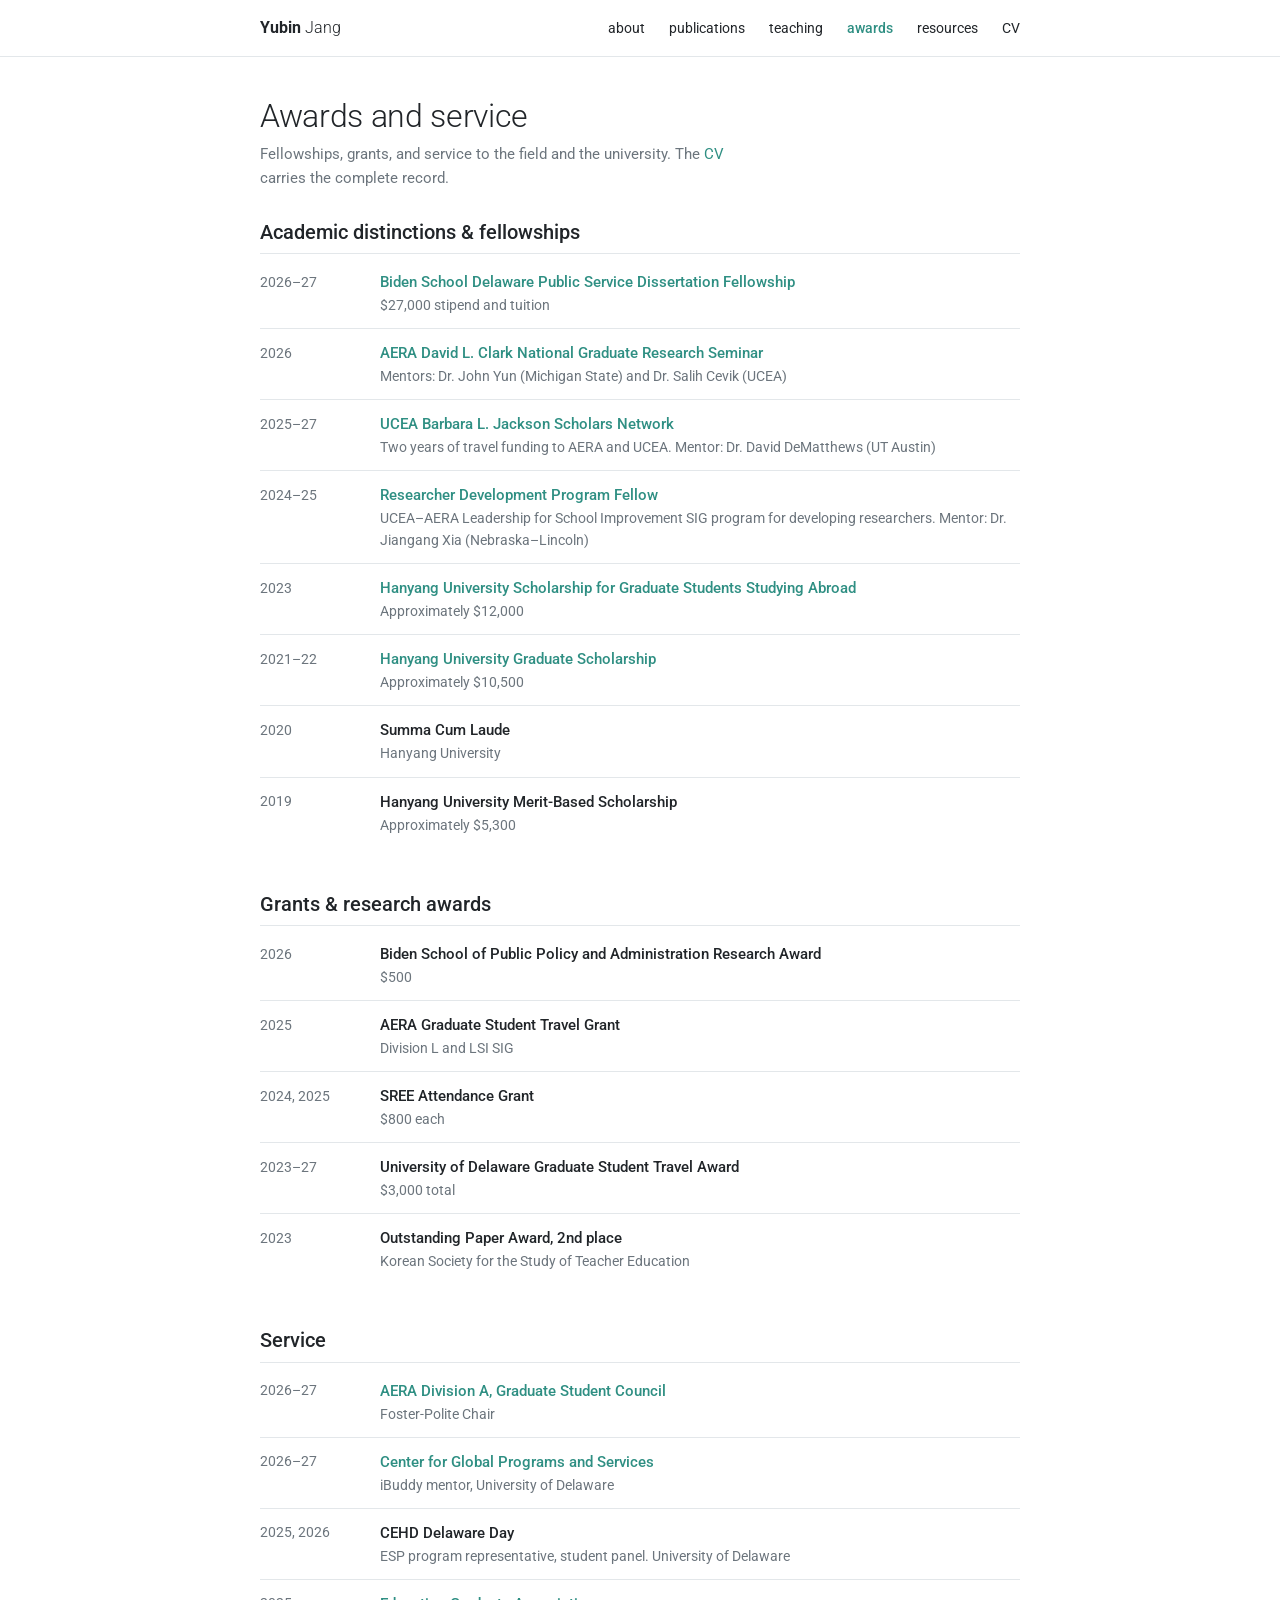
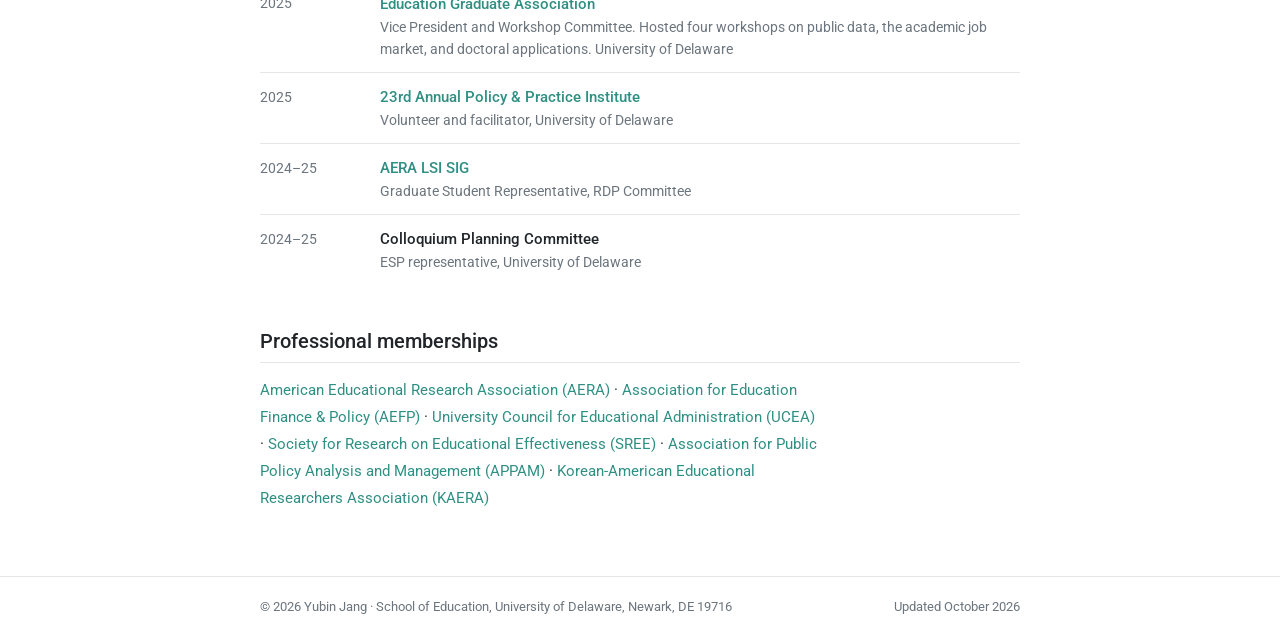
==== awards/index.html @ 306af89d "Move awards and service to their own page; drop Research from About - new awards/ page with the full" ====
<!doctype html>
<html lang="en">
<head>
<meta charset="utf-8">
<meta name="viewport" content="width=device-width, initial-scale=1">
<title>Awards and service | Yubin Jang</title>
<meta name="description" content="Fellowships, grants, awards, and service by Yubin Jang, including the Biden School dissertation fellowship, the Clark seminar, the Jackson Scholars Network, and AERA Division A service.">
<meta name="author" content="Yubin Jang">

<meta property="og:type" content="website">
<meta property="og:title" content="Awards and service | Yubin Jang">
<meta property="og:description" content="Fellowships, grants, awards, and service by Yubin Jang, including the Biden School dissertation fellowship, the Clark seminar, the Jackson Scholars Network, and AERA Division A service.">
<meta property="og:image" content="https://yubinjang.github.io/assets/img/headshot.jpg">
<meta name="twitter:card" content="summary">
<link rel="canonical" href="https://yubinjang.github.io/awards/">

<link rel="icon" href="data:image/svg+xml,<svg xmlns='http://www.w3.org/2000/svg' viewBox='0 0 32 32'><text y='24' x='1' font-size='22' font-family='Helvetica,Arial,sans-serif'>YJ</text></svg>">
<link rel="preconnect" href="https://fonts.googleapis.com">
<link rel="preconnect" href="https://fonts.gstatic.com" crossorigin>
<link href="https://fonts.googleapis.com/css2?family=Roboto:wght@300;400;500;700&display=swap" rel="stylesheet">
<link rel="stylesheet" href="/assets/css/style.css">

<!-- Without JS the mobile menu cannot open, so lay the links out inline. -->
<noscript>
  <style>
    .nav__toggle{ display:none !important; }
    @media (max-width:720px){
      .nav__inner{ height:auto; flex-wrap:wrap; padding-block:10px; }
      .nav__links{
        position:static; flex-direction:row; flex-wrap:wrap; gap:6px 16px;
        max-height:none; visibility:visible; overflow:visible;
        padding:0; border:0;
      }
      .nav__links a{ width:auto; padding:2px 0; border-bottom:0; }
    }
  </style>
</noscript>
</head>
<body>

<a class="skip-link" href="#main">Skip to content</a>

<header class="nav" id="nav">
  <div class="nav__inner">
    <a class="nav__brand" href="/"><strong>Yubin</strong> Jang</a>

    <button class="nav__toggle" id="navToggle" aria-expanded="false" aria-controls="navLinks" aria-label="Open menu">
      <span></span><span></span><span></span>
    </button>

    <nav class="nav__links" id="navLinks" aria-label="Primary">
      <a href="/">about</a>
      <a href="/publications/">publications</a>
      <a href="/teaching/">teaching</a>
      <a href="/awards/" class="is-current" aria-current="page">awards</a>
      <a href="/resources/">resources</a>
      <a href="/cv/Jang_Yubin_CV.pdf" target="_blank" rel="noopener">CV</a>
    </nav>
  </div>
</header>

<main id="main">
  <div class="wrap">

<h1 class="page__title">Awards and service</h1>
<p class="page__lede">Fellowships, grants, and service to the field and the university. The <a href="/cv/Jang_Yubin_CV.pdf" target="_blank" rel="noopener">CV</a> carries the complete record.</p>

<section class="sec" id="fellowships">
  <h2 class="sec__title">Academic distinctions &amp; fellowships</h2>
  <ul class="rows">
    <li>
      <span class="rows__when">2026&ndash;27</span>
      <span class="rows__what"><strong><a href="https://www.bidenschool.udel.edu/" target="_blank" rel="noopener">Biden School Delaware Public Service Dissertation Fellowship</a></strong><span class="rows__note">$27,000 stipend and tuition</span></span>
    </li>
    <li>
      <span class="rows__when">2026</span>
      <span class="rows__what"><strong><a href="https://www.ucea.org/clark.php" target="_blank" rel="noopener">AERA David L. Clark National Graduate Research Seminar</a></strong><span class="rows__note">Mentors: Dr. John Yun (Michigan State) and Dr. Salih Cevik (UCEA)</span></span>
    </li>
    <li>
      <span class="rows__when">2025&ndash;27</span>
      <span class="rows__what"><strong><a href="https://www.ucea.org/jsn.php" target="_blank" rel="noopener">UCEA Barbara L. Jackson Scholars Network</a></strong><span class="rows__note">Two years of travel funding to AERA and UCEA. Mentor: Dr. David DeMatthews (UT Austin)</span></span>
    </li>
    <li>
      <span class="rows__when">2024&ndash;25</span>
      <span class="rows__what"><strong><a href="https://www.aera.net/SIG101/Key-Initiatives" target="_blank" rel="noopener">Researcher Development Program Fellow</a></strong><span class="rows__note">UCEA&ndash;AERA Leadership for School Improvement SIG program for developing researchers. Mentor: Dr. Jiangang Xia (Nebraska&ndash;Lincoln)</span></span>
    </li>
    <li>
      <span class="rows__when">2023</span>
      <span class="rows__what"><strong><a href="https://exchangeout.hanyang.ac.kr/scholarship" target="_blank" rel="noopener">Hanyang University Scholarship for Graduate Students Studying Abroad</a></strong><span class="rows__note">Approximately $12,000</span></span>
    </li>
    <li>
      <span class="rows__when">2021&ndash;22</span>
      <span class="rows__what"><strong><a href="http://www.grad.hanyang.ac.kr/board/data.php?ptype=view&amp;code=data&amp;idx=10290" target="_blank" rel="noopener">Hanyang University Graduate Scholarship</a></strong><span class="rows__note">Approximately $10,500</span></span>
    </li>
    <li>
      <span class="rows__when">2020</span>
      <span class="rows__what"><strong>Summa Cum Laude</strong><span class="rows__note">Hanyang University</span></span>
    </li>
    <li>
      <span class="rows__when">2019</span>
      <span class="rows__what"><strong>Hanyang University Merit-Based Scholarship</strong><span class="rows__note">Approximately $5,300</span></span>
    </li>
  </ul>
</section>

<section class="sec" id="grants">
  <h2 class="sec__title">Grants &amp; research awards</h2>
  <ul class="rows">
    <li>
      <span class="rows__when">2026</span>
      <span class="rows__what"><strong>Biden School of Public Policy and Administration Research Award</strong><span class="rows__note">$500</span></span>
    </li>
    <li>
      <span class="rows__when">2025</span>
      <span class="rows__what"><strong>AERA Graduate Student Travel Grant</strong><span class="rows__note">Division L and LSI SIG</span></span>
    </li>
    <li>
      <span class="rows__when">2024, 2025</span>
      <span class="rows__what"><strong>SREE Attendance Grant</strong><span class="rows__note">$800 each</span></span>
    </li>
    <li>
      <span class="rows__when">2023&ndash;27</span>
      <span class="rows__what"><strong>University of Delaware Graduate Student Travel Award</strong><span class="rows__note">$3,000 total</span></span>
    </li>
    <li>
      <span class="rows__when">2023</span>
      <span class="rows__what"><strong>Outstanding Paper Award, 2nd place</strong><span class="rows__note">Korean Society for the Study of Teacher Education</span></span>
    </li>
  </ul>
</section>

<section class="sec" id="service">
  <h2 class="sec__title">Service</h2>
  <ul class="rows">
  <li>
    <span class="rows__when">2026&ndash;27</span>
    <span class="rows__what"><strong><a href="https://www.aera.net/Division-A/Administration-Organization-Leadership-A" target="_blank" rel="noopener">AERA Division A, Graduate Student Council</a></strong><span class="rows__note">Foster-Polite Chair</span></span>
  </li>
  <li>
    <span class="rows__when">2026&ndash;27</span>
    <span class="rows__what"><strong><a href="https://www.udel.edu/academics/global/signature-programs/cgps-communities/ibuddy/" target="_blank" rel="noopener">Center for Global Programs and Services</a></strong><span class="rows__note">iBuddy mentor, University of Delaware</span></span>
  </li>
  <li>
    <span class="rows__when">2025, 2026</span>
    <span class="rows__what"><strong>CEHD Delaware Day</strong><span class="rows__note">ESP program representative, student panel. University of Delaware</span></span>
  </li>
  <li>
    <span class="rows__when">2025</span>
    <span class="rows__what"><strong><a href="https://www.education.udel.edu/education-graduate-association/" target="_blank" rel="noopener">Education Graduate Association</a></strong><span class="rows__note">Vice President and Workshop Committee. Hosted four workshops on public data, the academic job market, and doctoral applications. University of Delaware</span></span>
  </li>
  <li>
    <span class="rows__when">2025</span>
    <span class="rows__what"><strong><a href="https://ssc.cehd.udel.edu/events/policy-practice-institute-delawares-conference-on-public-education/" target="_blank" rel="noopener">23rd Annual Policy &amp; Practice Institute</a></strong><span class="rows__note">Volunteer and facilitator, University of Delaware</span></span>
  </li>
  <li>
    <span class="rows__when">2024&ndash;25</span>
    <span class="rows__what"><strong><a href="https://www.aera.net/SIG101/Key-Initiatives" target="_blank" rel="noopener">AERA LSI SIG</a></strong><span class="rows__note">Graduate Student Representative, RDP Committee</span></span>
  </li>
  <li>
    <span class="rows__when">2024&ndash;25</span>
    <span class="rows__what"><strong>Colloquium Planning Committee</strong><span class="rows__note">ESP representative, University of Delaware</span></span>
  </li>
</ul>
</section>

<section class="sec" id="memberships">
  <h2 class="sec__title">Professional memberships</h2>
  <p class="members"><a href="https://www.aera.net/" target="_blank" rel="noopener">American Educational Research Association (AERA)</a> &middot; <a href="https://aefpweb.org/" target="_blank" rel="noopener">Association for Education Finance &amp; Policy (AEFP)</a> &middot; <a href="https://www.ucea.org/" target="_blank" rel="noopener">University Council for Educational Administration (UCEA)</a> &middot; <a href="https://www.sree.org/" target="_blank" rel="noopener">Society for Research on Educational Effectiveness (SREE)</a> &middot; <a href="https://www.appam.org/" target="_blank" rel="noopener">Association for Public Policy Analysis and Management (APPAM)</a> &middot; <a href="http://www.k-aera.org/" target="_blank" rel="noopener">Korean-American Educational Researchers Association (KAERA)</a></p>
</section>


  </div>
</main>

<footer class="foot">
  <div class="wrap foot__inner">
    <p>&copy; <span id="year">2026</span> Yubin Jang &middot; School of Education, University of Delaware, Newark, DE 19716</p>
    <p>Updated October 2026</p>
  </div>
</footer>

<script src="/assets/js/main.js"></script>
</body>
</html>
---- assets/css/style.css ----
/* ============================================================
   Yubin Jang, personal academic site
   Plain HTML and CSS, no build step. Five pages that share this file.

   Design follows rules/design-brief.md in the wiki (saved 2026-08-12):
   white page, one teal accent for links and active nav, hairline
   separation, Roboto, no shadows, no gradients, no pills, no emoji.
   ============================================================ */

:root{
  --bg:      #fff;
  --ink:     #212529;
  --muted:   #6c757d;
  --accent:  #2f8f83;
  --hair:    #e3e7ea;
  --border:  #ced4da;

  --sans: "Roboto", system-ui, -apple-system, BlinkMacSystemFont, "Segoe UI", Helvetica, Arial, sans-serif;

  --wrap:  800px;
  --gutter: 20px;
  --nav-h: 56px;
}

*,*::before,*::after{ box-sizing:border-box; }

html{
  font-size:15px;
  scroll-behavior:smooth;
  scroll-padding-top:calc(var(--nav-h) + 16px);
  -webkit-text-size-adjust:100%;
}

body{
  margin:0;
  background:var(--bg);
  color:var(--ink);
  font-family:var(--sans);
  font-weight:400;
  line-height:1.6;
  -webkit-font-smoothing:antialiased;
}

img{ max-width:100%; display:block; }

a{ color:var(--accent); text-decoration:none; }
a:hover,
a:focus-visible{ text-decoration:underline; text-underline-offset:2px; }

strong{ font-weight:500; }
cite{ font-style:italic; }

:focus-visible{ outline:2px solid var(--accent); outline-offset:3px; }

.wrap{
  width:100%;
  max-width:var(--wrap);
  margin-inline:auto;
  padding-inline:var(--gutter);
}

.skip-link{
  position:absolute; left:-9999px; top:0;
  background:var(--ink); color:#fff;
  padding:8px 14px; z-index:100;
}
.skip-link:focus{ left:8px; top:8px; }

/* the page's main column. The nav and footer are outside it. */
main{ padding-block:40px 64px; }

/* ---------------------------------------------------------- NAV */

.nav{
  position:sticky; top:0; z-index:50;
  background:var(--bg);
  border-bottom:1px solid var(--hair);
}
.nav__inner{
  max-width:var(--wrap);
  margin-inline:auto;
  padding-inline:var(--gutter);
  height:var(--nav-h);
  display:flex; align-items:center; justify-content:space-between;
  gap:24px;
}

/* "Yubin Jang" with the first name bold, the light-with-bold-key-word pattern
   from the brief */
.nav__brand{
  font-size:1.08rem;
  font-weight:300;
  color:var(--ink);
  white-space:nowrap;
}
.nav__brand strong{ font-weight:700; }
.nav__brand:hover{ text-decoration:none; color:var(--accent); }

.nav__links{ display:flex; align-items:center; gap:clamp(14px, 2.4vw, 24px); }
.nav__links a{
  font-size:.95rem;
  color:var(--ink);
  padding:4px 0;
  white-space:nowrap;
}
.nav__links a:hover{ color:var(--accent); text-decoration:none; }
.nav__links a.is-current{ color:var(--accent); font-weight:500; }

.nav__toggle{
  display:none;
  flex-direction:column; justify-content:center; gap:5px;
  width:38px; height:34px;
  padding:0; margin:0;
  background:none; border:1px solid var(--border); border-radius:6px;
  cursor:pointer;
}
.nav__toggle span{
  display:block; height:1.5px; width:16px; margin-inline:auto;
  background:var(--ink);
  transition:transform .2s ease, opacity .2s ease;
}
.nav__toggle[aria-expanded="true"] span:nth-child(1){ transform:translateY(6.5px) rotate(45deg); }
.nav__toggle[aria-expanded="true"] span:nth-child(2){ opacity:0; }
.nav__toggle[aria-expanded="true"] span:nth-child(3){ transform:translateY(-6.5px) rotate(-45deg); }

/* ---------------------------------------------------------- PAGE HEAD */

/* every page opens with a title at weight 300. The About page bolds the first
   name; the other pages are one word and stay light. */
.page__title{
  font-size:2.15rem;
  font-weight:300;
  line-height:1.2;
  letter-spacing:-.01em;
  margin:0 0 6px;
}
.page__title strong{ font-weight:700; }
.page__lede{
  margin:0 0 30px;
  color:var(--muted);
  max-width:62ch;
}

/* ---------------------------------------------------------- ABOUT */

.about{
  display:grid;
  grid-template-columns:minmax(0,1fr) 190px;
  gap:40px;
  align-items:start;
}
.about__name{ margin-bottom:4px; }
.about__role{ margin:0 0 14px; }
.about__contact{
  margin:0 0 22px;
  font-size:.92rem;
  color:var(--muted);
}
.about__contact a{ white-space:nowrap; }
.about__text p{ margin:0 0 1em; max-width:62ch; }
.about__text p:last-child{ margin-bottom:0; }

.portrait{
  width:190px; height:190px;
  border-radius:50%;
  object-fit:cover;
  border:1px solid var(--hair);
  background:var(--bg);
  justify-self:end;
}

/* ---------------------------------------------------------- SECTIONS */

.sec{ margin-top:44px; }
.sec__title{
  font-size:1.3rem;
  font-weight:500;
  line-height:1.3;
  margin:0 0 14px;
  padding-bottom:8px;
  border-bottom:1px solid var(--hair);
}
.sec__title small{
  font-size:.85rem;
  font-weight:400;
  color:var(--muted);
  margin-left:8px;
}
.sec__note{ margin:16px 0 0; color:var(--muted); font-size:.92rem; }
/* the first section on a page that opens with a lede sits right under it */
.page__lede + .sec{ margin-top:0; }

/* the memberships paragraph on the awards page */
.members{ margin:0; max-width:70ch; line-height:1.8; }

/* a sub-heading inside a section, for status groups on the publications page */
.sub{
  font-size:1rem;
  font-weight:500;
  margin:22px 0 8px;
}
.sub:first-of-type{ margin-top:0; }
.sub small{ font-weight:400; color:var(--muted); font-style:italic; }

/* ---------------------------------------------------------- ROWS
   A dated list: year on the left, text on the right, hairlines between.
   Used for Education and Selected awards on the home page. */

.rows{ list-style:none; margin:0; padding:0; }
.rows li{
  display:grid;
  grid-template-columns:104px minmax(0,1fr);
  gap:16px;
  padding:12px 0;
  border-top:1px solid var(--hair);
}
.rows li:first-child{ border-top:0; padding-top:2px; }
.rows__when{
  color:var(--muted);
  font-size:.9rem;
  padding-top:.12em;
  white-space:nowrap;
}
.rows__what strong{ font-weight:500; }
.rows__note{
  display:block;
  color:var(--muted);
  font-size:.92rem;
}
.rows__text{
  display:block;
  margin-top:7px;
  max-width:60ch;
}
.rows__text + .rows__text{ margin-top:5px; }

/* ---------------------------------------------------------- RESEARCH DIRECTIONS */

.dirs{
  display:grid;
  grid-template-columns:1fr;
  gap:18px;
}
.dir h3{
  font-size:1rem;
  font-weight:500;
  line-height:1.35;
  margin:0 0 4px;
}
.dir p{ margin:0; font-size:.95rem; }
.dir__meta{
  display:block;
  margin-top:5px;
  font-size:.88rem;
  color:var(--muted);
}

/* ---------------------------------------------------------- IN-PAGE LINKS
   A row of lowercase links that jump down a long page. These are not tabs,
   nothing is hidden, so they carry no active state. */

.jump{
  display:flex; flex-wrap:wrap; gap:6px 22px;
  margin:0 0 28px;
  padding-bottom:12px;
  border-bottom:1px solid var(--hair);
  font-size:.95rem;
}

/* ---------------------------------------------------------- TABS
   The resources page. Lowercase links; the active one is teal at weight 500
   with a 2px underline, as the brief specifies. */

.tabs{
  display:flex; flex-wrap:wrap; gap:0 22px;
  margin:0 0 26px;
  border-bottom:1px solid var(--hair);
}
.tab{
  font-family:var(--sans);
  font-size:.95rem;
  color:var(--ink);
  background:none;
  border:0;
  border-bottom:2px solid transparent;
  margin-bottom:-1px;
  padding:8px 0 9px;
  cursor:pointer;
}
.tab:hover{ color:var(--accent); }
.tab.is-active{
  color:var(--accent);
  font-weight:500;
  border-bottom-color:var(--accent);
}
.panel[hidden]{ display:none; }

/* ---------------------------------------------------------- PUBLICATIONS */

.pubgroup{ scroll-margin-top:calc(var(--nav-h) + 18px); }
.pubgroup + .pubgroup{ margin-top:40px; }

.pubs{ list-style:none; margin:0; padding:0; }
.pub{
  padding:9px 0;
  border-top:1px solid var(--hair);
}
.pub:first-child{ border-top:0; padding-top:0; }
.pub p{ margin:0; font-size:.95rem; line-height:1.55; }
.pub strong{ font-weight:500; }
.pub.is-hidden{ display:none; }

/* a resource link at the end of a citation, drawn as a small ghost button */
.pub__link{
  display:inline-block;
  margin-left:6px;
  padding:0 7px;
  font-size:.78rem;
  font-weight:500;
  line-height:1.6;
  color:var(--ink);
  border:1px solid var(--border);
  border-radius:4px;
  vertical-align:.08em;
}
.pub__link:hover{ color:var(--accent); border-color:var(--accent); text-decoration:none; }

/* "Presenting author" and similar notes stay as quiet inline text */
.pub__tag{ font-size:.86rem; font-style:italic; color:var(--muted); }
.pub__tag::before{ content:"["; }
.pub__tag::after{ content:"]"; }

/* ---------------------------------------------------------- BUTTONS */

.btn{
  display:inline-block;
  padding:6px 14px;
  font-family:var(--sans);
  font-size:.9rem;
  font-weight:500;
  line-height:1.5;
  color:var(--ink);
  background:var(--bg);
  border:1px solid var(--border);
  border-radius:6px;
  cursor:pointer;
}
.btn:hover{ color:var(--accent); border-color:var(--accent); text-decoration:none; }
.btn--primary{ color:#fff; background:var(--accent); border-color:var(--accent); }
.btn--primary:hover{ color:#fff; background:#27786e; border-color:#27786e; }

.more{ display:none; margin-top:14px; }
.more.is-ready{ display:inline-block; }

/* ---------------------------------------------------------- TEACHING */

.course{
  padding:18px 0;
  border-top:1px solid var(--hair);
}
.course:first-of-type{ border-top:0; padding-top:0; }
.course__where{
  margin:0 0 3px;
  font-size:.8rem;
  letter-spacing:.06em;
  text-transform:uppercase;
  color:var(--muted);
}
.course h3{
  font-size:1.05rem;
  font-weight:500;
  line-height:1.35;
  margin:0 0 2px;
}
.course__role{ margin:0 0 8px; font-size:.92rem; color:var(--muted); }
.course p:last-child{ margin:0; font-size:.95rem; max-width:66ch; }

/* ---------------------------------------------------------- RESOURCES */

/* the tab button already names the category on screen, so the panel's own
   heading is for screen readers and for the no-JS layout */
.panel__title{
  position:absolute;
  width:1px; height:1px;
  margin:-1px; padding:0;
  overflow:hidden;
  clip:rect(0 0 0 0);
  clip-path:inset(50%);
  white-space:nowrap;
}
.panel__lede{ max-width:62ch; margin:0 0 22px; color:var(--muted); }

.res-cols{
  display:grid;
  grid-template-columns:repeat(auto-fit, minmax(300px, 1fr));
  gap:22px 40px;
  align-items:start;
}
.res-group + .res-group,
.res-group + .res-cols,
.res-cols + .res-group{ margin-top:30px; }
.res-cols .res-group + .res-group{ margin-top:0; }

.res{ list-style:none; margin:0; padding:0; }
.res li{
  padding:9px 0;
  border-top:1px solid var(--hair);
}
.res li:first-child{ border-top:0; padding-top:0; }
.res__link,
.res__title{ font-size:.95rem; font-weight:500; line-height:1.45; }
.res__by{ display:block; margin-top:1px; font-size:.88rem; color:var(--muted); }

/* ---------------------------------------------------------- FOOTER */

.foot{
  border-top:1px solid var(--hair);
  padding-block:20px;
}
.foot__inner{
  display:flex; align-items:center; justify-content:space-between;
  gap:12px 24px; flex-wrap:wrap;
  font-size:.85rem;
  color:var(--muted);
}
.foot p{ margin:0; }
.foot a{ color:var(--muted); }
.foot a:hover{ color:var(--accent); }

/* ---------------------------------------------------------- RESPONSIVE */

@media (max-width:720px){
  main{ padding-block:28px 48px; }

  .nav__toggle{ display:flex; }
  .nav__links{
    position:absolute;
    top:var(--nav-h); left:0; right:0;
    flex-direction:column;
    align-items:flex-start;
    gap:0;
    background:var(--bg);
    border-bottom:1px solid var(--hair);
    padding:4px var(--gutter) 10px;
    max-height:0;
    overflow:hidden;
    visibility:hidden;
    transition:max-height .25s ease, visibility .25s;
  }
  .nav__links.is-open{ max-height:70vh; overflow-y:auto; visibility:visible; }
  .nav__links a{ width:100%; padding:10px 0; border-bottom:1px solid var(--hair); }
  .nav__links a:last-child{ border-bottom:0; }

  .about{ grid-template-columns:1fr; gap:22px; }
  .portrait{ order:-1; width:150px; height:150px; justify-self:start; }

  .dirs{ grid-template-columns:1fr; gap:18px; }
  .rows li{ grid-template-columns:1fr; gap:2px; }
  .rows__when{ padding-top:0; }
  .res-cols{ grid-template-columns:1fr; }
}

@media (prefers-reduced-motion:reduce){
  html{ scroll-behavior:auto; }
  *{ transition-duration:.01ms !important; }
}

@media print{
  .nav, .foot, .more, .skip-link{ display:none; }
  .panel[hidden]{ display:block !important; }
  .pub.is-hidden{ display:block; }
  body{ font-size:10.5pt; }
  main{ padding-block:0; }
  a{ color:inherit; }
}
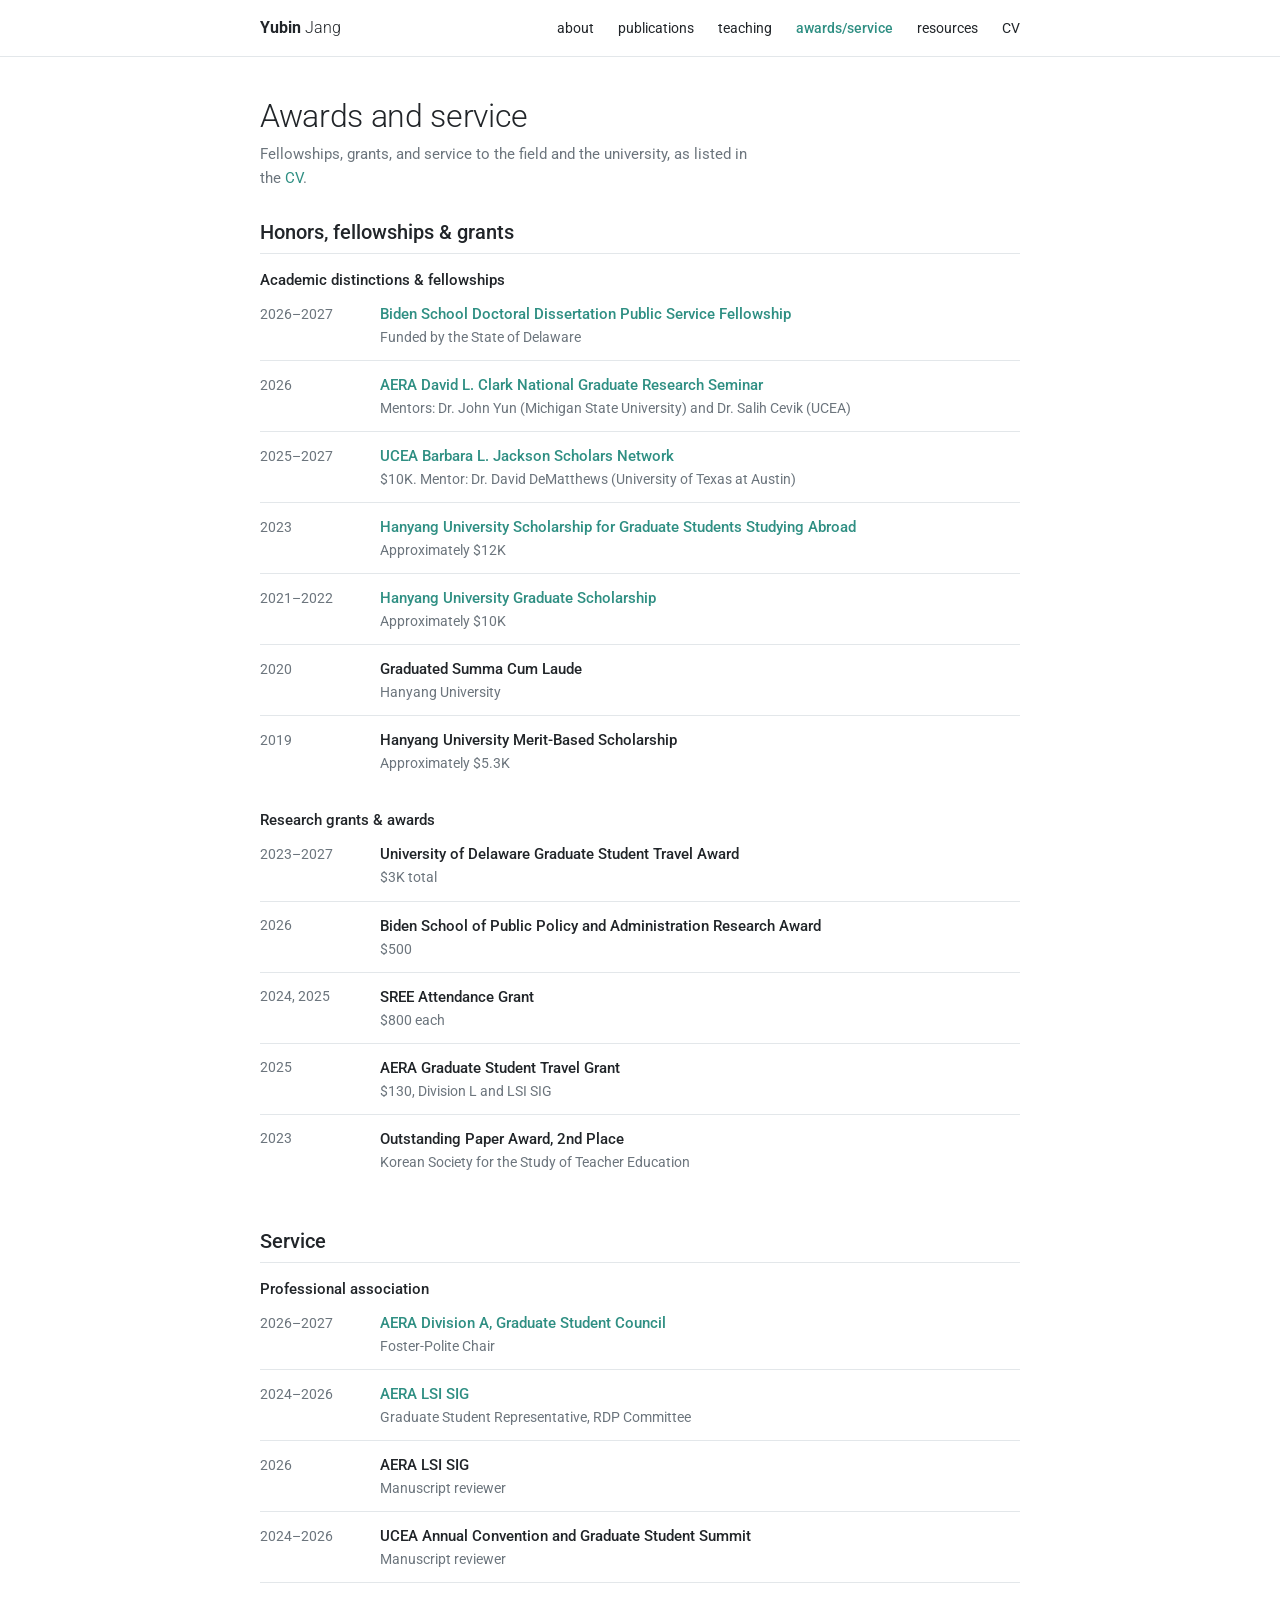
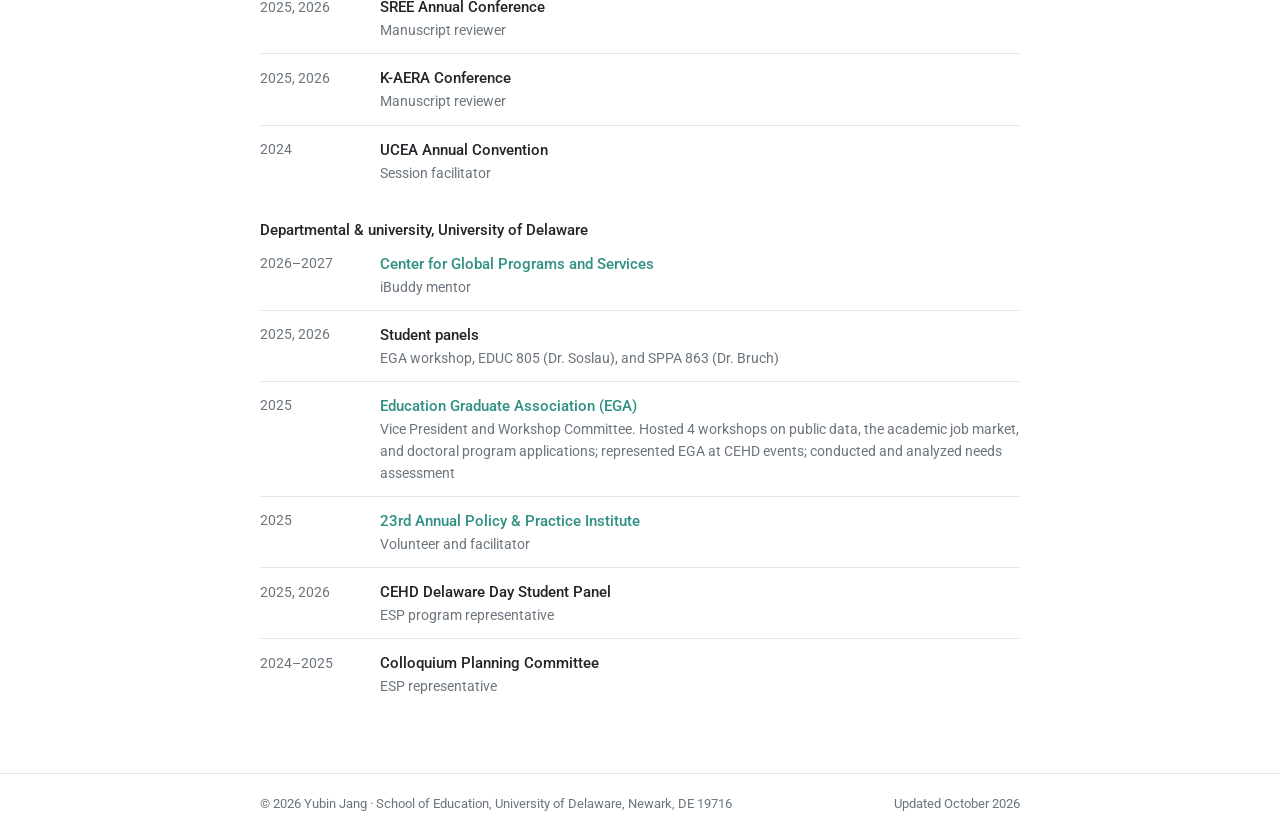
==== commit f404ce8e: "Follow the latest CV: awards/service page, condensed presentations - nav label reads "awards/service" ====
--- a/awards/index.html
+++ b/awards/index.html
@@ -52,7 +52,7 @@
       <a href="/">about</a>
       <a href="/publications/">publications</a>
       <a href="/teaching/">teaching</a>
-      <a href="/awards/" class="is-current" aria-current="page">awards</a>
+      <a href="/awards/" class="is-current" aria-current="page">awards/service</a>
       <a href="/resources/">resources</a>
       <a href="/cv/Jang_Yubin_CV.pdf" target="_blank" rel="noopener">CV</a>
     </nav>
@@ -63,111 +63,202 @@
   <div class="wrap">
 
 <h1 class="page__title">Awards and service</h1>
-<p class="page__lede">Fellowships, grants, and service to the field and the university. The <a href="/cv/Jang_Yubin_CV.pdf" target="_blank" rel="noopener">CV</a> carries the complete record.</p>
-
-<section class="sec" id="fellowships">
-  <h2 class="sec__title">Academic distinctions &amp; fellowships</h2>
-  <ul class="rows">
-    <li>
-      <span class="rows__when">2026&ndash;27</span>
-      <span class="rows__what"><strong><a href="https://www.bidenschool.udel.edu/" target="_blank" rel="noopener">Biden School Delaware Public Service Dissertation Fellowship</a></strong><span class="rows__note">$27,000 stipend and tuition</span></span>
-    </li>
-    <li>
-      <span class="rows__when">2026</span>
-      <span class="rows__what"><strong><a href="https://www.ucea.org/clark.php" target="_blank" rel="noopener">AERA David L. Clark National Graduate Research Seminar</a></strong><span class="rows__note">Mentors: Dr. John Yun (Michigan State) and Dr. Salih Cevik (UCEA)</span></span>
-    </li>
-    <li>
-      <span class="rows__when">2025&ndash;27</span>
-      <span class="rows__what"><strong><a href="https://www.ucea.org/jsn.php" target="_blank" rel="noopener">UCEA Barbara L. Jackson Scholars Network</a></strong><span class="rows__note">Two years of travel funding to AERA and UCEA. Mentor: Dr. David DeMatthews (UT Austin)</span></span>
-    </li>
-    <li>
-      <span class="rows__when">2024&ndash;25</span>
-      <span class="rows__what"><strong><a href="https://www.aera.net/SIG101/Key-Initiatives" target="_blank" rel="noopener">Researcher Development Program Fellow</a></strong><span class="rows__note">UCEA&ndash;AERA Leadership for School Improvement SIG program for developing researchers. Mentor: Dr. Jiangang Xia (Nebraska&ndash;Lincoln)</span></span>
-    </li>
-    <li>
-      <span class="rows__when">2023</span>
-      <span class="rows__what"><strong><a href="https://exchangeout.hanyang.ac.kr/scholarship" target="_blank" rel="noopener">Hanyang University Scholarship for Graduate Students Studying Abroad</a></strong><span class="rows__note">Approximately $12,000</span></span>
-    </li>
-    <li>
-      <span class="rows__when">2021&ndash;22</span>
-      <span class="rows__what"><strong><a href="http://www.grad.hanyang.ac.kr/board/data.php?ptype=view&amp;code=data&amp;idx=10290" target="_blank" rel="noopener">Hanyang University Graduate Scholarship</a></strong><span class="rows__note">Approximately $10,500</span></span>
-    </li>
-    <li>
-      <span class="rows__when">2020</span>
-      <span class="rows__what"><strong>Summa Cum Laude</strong><span class="rows__note">Hanyang University</span></span>
-    </li>
-    <li>
-      <span class="rows__when">2019</span>
-      <span class="rows__what"><strong>Hanyang University Merit-Based Scholarship</strong><span class="rows__note">Approximately $5,300</span></span>
-    </li>
-  </ul>
+<p class="page__lede">Fellowships, grants, and service to the field and the university, as listed in the <a href="/cv/Jang_Yubin_CV.pdf" target="_blank" rel="noopener">CV</a>.</p>
+
+<section class="sec" id="awards">
+<h2 class="sec__title">Honors, fellowships &amp; grants</h2>
+<h3 class="sub">Academic distinctions &amp; fellowships</h3>
+<ul class="rows">
+  <li>
+    <span class="rows__when">2026&ndash;2027</span>
+    <span class="rows__what">
+      <strong><a href="https://www.bidenschool.udel.edu/" target="_blank" rel="noopener">Biden School Doctoral Dissertation Public Service Fellowship</a></strong>
+      <span class="rows__note">Funded by the State of Delaware</span>
+    </span>
+  </li>
+  <li>
+    <span class="rows__when">2026</span>
+    <span class="rows__what">
+      <strong><a href="https://www.ucea.org/clark.php" target="_blank" rel="noopener">AERA David L. Clark National Graduate Research Seminar</a></strong>
+      <span class="rows__note">Mentors: Dr. John Yun (Michigan State University) and Dr. Salih Cevik (UCEA)</span>
+    </span>
+  </li>
+  <li>
+    <span class="rows__when">2025&ndash;2027</span>
+    <span class="rows__what">
+      <strong><a href="https://www.ucea.org/jsn.php" target="_blank" rel="noopener">UCEA Barbara L. Jackson Scholars Network</a></strong>
+      <span class="rows__note">$10K. Mentor: Dr. David DeMatthews (University of Texas at Austin)</span>
+    </span>
+  </li>
+  <li>
+    <span class="rows__when">2023</span>
+    <span class="rows__what">
+      <strong><a href="https://exchangeout.hanyang.ac.kr/scholarship" target="_blank" rel="noopener">Hanyang University Scholarship for Graduate Students Studying Abroad</a></strong>
+      <span class="rows__note">Approximately $12K</span>
+    </span>
+  </li>
+  <li>
+    <span class="rows__when">2021&ndash;2022</span>
+    <span class="rows__what">
+      <strong><a href="http://www.grad.hanyang.ac.kr/board/data.php?ptype=view&amp;code=data&amp;idx=10290" target="_blank" rel="noopener">Hanyang University Graduate Scholarship</a></strong>
+      <span class="rows__note">Approximately $10K</span>
+    </span>
+  </li>
+  <li>
+    <span class="rows__when">2020</span>
+    <span class="rows__what">
+      <strong>Graduated Summa Cum Laude</strong>
+      <span class="rows__note">Hanyang University</span>
+    </span>
+  </li>
+  <li>
+    <span class="rows__when">2019</span>
+    <span class="rows__what">
+      <strong>Hanyang University Merit-Based Scholarship</strong>
+      <span class="rows__note">Approximately $5.3K</span>
+    </span>
+  </li>
+</ul>
+<h3 class="sub">Research grants &amp; awards</h3>
+<ul class="rows">
+  <li>
+    <span class="rows__when">2023&ndash;2027</span>
+    <span class="rows__what">
+      <strong>University of Delaware Graduate Student Travel Award</strong>
+      <span class="rows__note">$3K total</span>
+    </span>
+  </li>
+  <li>
+    <span class="rows__when">2026</span>
+    <span class="rows__what">
+      <strong>Biden School of Public Policy and Administration Research Award</strong>
+      <span class="rows__note">$500</span>
+    </span>
+  </li>
+  <li>
+    <span class="rows__when">2024, 2025</span>
+    <span class="rows__what">
+      <strong>SREE Attendance Grant</strong>
+      <span class="rows__note">$800 each</span>
+    </span>
+  </li>
+  <li>
+    <span class="rows__when">2025</span>
+    <span class="rows__what">
+      <strong>AERA Graduate Student Travel Grant</strong>
+      <span class="rows__note">$130, Division L and LSI SIG</span>
+    </span>
+  </li>
+  <li>
+    <span class="rows__when">2023</span>
+    <span class="rows__what">
+      <strong>Outstanding Paper Award, 2nd Place</strong>
+      <span class="rows__note">Korean Society for the Study of Teacher Education</span>
+    </span>
+  </li>
+</ul>
 </section>
 
-<section class="sec" id="grants">
-  <h2 class="sec__title">Grants &amp; research awards</h2>
-  <ul class="rows">
-    <li>
-      <span class="rows__when">2026</span>
-      <span class="rows__what"><strong>Biden School of Public Policy and Administration Research Award</strong><span class="rows__note">$500</span></span>
-    </li>
-    <li>
-      <span class="rows__when">2025</span>
-      <span class="rows__what"><strong>AERA Graduate Student Travel Grant</strong><span class="rows__note">Division L and LSI SIG</span></span>
-    </li>
-    <li>
-      <span class="rows__when">2024, 2025</span>
-      <span class="rows__what"><strong>SREE Attendance Grant</strong><span class="rows__note">$800 each</span></span>
-    </li>
-    <li>
-      <span class="rows__when">2023&ndash;27</span>
-      <span class="rows__what"><strong>University of Delaware Graduate Student Travel Award</strong><span class="rows__note">$3,000 total</span></span>
-    </li>
-    <li>
-      <span class="rows__when">2023</span>
-      <span class="rows__what"><strong>Outstanding Paper Award, 2nd place</strong><span class="rows__note">Korean Society for the Study of Teacher Education</span></span>
-    </li>
-  </ul>
+<section class="sec" id="service">
+<h2 class="sec__title">Service</h2>
+<h3 class="sub">Professional association</h3>
+<ul class="rows">
+  <li>
+    <span class="rows__when">2026&ndash;2027</span>
+    <span class="rows__what">
+      <strong><a href="https://www.aera.net/Division-A/Administration-Organization-Leadership-A" target="_blank" rel="noopener">AERA Division A, Graduate Student Council</a></strong>
+      <span class="rows__note">Foster-Polite Chair</span>
+    </span>
+  </li>
+  <li>
+    <span class="rows__when">2024&ndash;2026</span>
+    <span class="rows__what">
+      <strong><a href="https://www.aera.net/SIG101/Key-Initiatives" target="_blank" rel="noopener">AERA LSI SIG</a></strong>
+      <span class="rows__note">Graduate Student Representative, RDP Committee</span>
+    </span>
+  </li>
+  <li>
+    <span class="rows__when">2026</span>
+    <span class="rows__what">
+      <strong>AERA LSI SIG</strong>
+      <span class="rows__note">Manuscript reviewer</span>
+    </span>
+  </li>
+  <li>
+    <span class="rows__when">2024&ndash;2026</span>
+    <span class="rows__what">
+      <strong>UCEA Annual Convention and Graduate Student Summit</strong>
+      <span class="rows__note">Manuscript reviewer</span>
+    </span>
+  </li>
+  <li>
+    <span class="rows__when">2025, 2026</span>
+    <span class="rows__what">
+      <strong>SREE Annual Conference</strong>
+      <span class="rows__note">Manuscript reviewer</span>
+    </span>
+  </li>
+  <li>
+    <span class="rows__when">2025, 2026</span>
+    <span class="rows__what">
+      <strong>K-AERA Conference</strong>
+      <span class="rows__note">Manuscript reviewer</span>
+    </span>
+  </li>
+  <li>
+    <span class="rows__when">2024</span>
+    <span class="rows__what">
+      <strong>UCEA Annual Convention</strong>
+      <span class="rows__note">Session facilitator</span>
+    </span>
+  </li>
+</ul>
+<h3 class="sub">Departmental &amp; university, University of Delaware</h3>
+<ul class="rows">
+  <li>
+    <span class="rows__when">2026&ndash;2027</span>
+    <span class="rows__what">
+      <strong><a href="https://www.udel.edu/academics/global/signature-programs/cgps-communities/ibuddy/" target="_blank" rel="noopener">Center for Global Programs and Services</a></strong>
+      <span class="rows__note">iBuddy mentor</span>
+    </span>
+  </li>
+  <li>
+    <span class="rows__when">2025, 2026</span>
+    <span class="rows__what">
+      <strong>Student panels</strong>
+      <span class="rows__note">EGA workshop, EDUC 805 (Dr. Soslau), and SPPA 863 (Dr. Bruch)</span>
+    </span>
+  </li>
+  <li>
+    <span class="rows__when">2025</span>
+    <span class="rows__what">
+      <strong><a href="https://www.education.udel.edu/education-graduate-association/" target="_blank" rel="noopener">Education Graduate Association (EGA)</a></strong>
+      <span class="rows__note">Vice President and Workshop Committee. Hosted 4 workshops on public data, the academic job market, and doctoral program applications; represented EGA at CEHD events; conducted and analyzed needs assessment</span>
+    </span>
+  </li>
+  <li>
+    <span class="rows__when">2025</span>
+    <span class="rows__what">
+      <strong><a href="https://ssc.cehd.udel.edu/events/policy-practice-institute-delawares-conference-on-public-education/" target="_blank" rel="noopener">23rd Annual Policy &amp; Practice Institute</a></strong>
+      <span class="rows__note">Volunteer and facilitator</span>
+    </span>
+  </li>
+  <li>
+    <span class="rows__when">2025, 2026</span>
+    <span class="rows__what">
+      <strong>CEHD Delaware Day Student Panel</strong>
+      <span class="rows__note">ESP program representative</span>
+    </span>
+  </li>
+  <li>
+    <span class="rows__when">2024&ndash;2025</span>
+    <span class="rows__what">
+      <strong>Colloquium Planning Committee</strong>
+      <span class="rows__note">ESP representative</span>
+    </span>
+  </li>
+</ul>
 </section>
-
-<section class="sec" id="service">
-  <h2 class="sec__title">Service</h2>
-  <ul class="rows">
-  <li>
-    <span class="rows__when">2026&ndash;27</span>
-    <span class="rows__what"><strong><a href="https://www.aera.net/Division-A/Administration-Organization-Leadership-A" target="_blank" rel="noopener">AERA Division A, Graduate Student Council</a></strong><span class="rows__note">Foster-Polite Chair</span></span>
-  </li>
-  <li>
-    <span class="rows__when">2026&ndash;27</span>
-    <span class="rows__what"><strong><a href="https://www.udel.edu/academics/global/signature-programs/cgps-communities/ibuddy/" target="_blank" rel="noopener">Center for Global Programs and Services</a></strong><span class="rows__note">iBuddy mentor, University of Delaware</span></span>
-  </li>
-  <li>
-    <span class="rows__when">2025, 2026</span>
-    <span class="rows__what"><strong>CEHD Delaware Day</strong><span class="rows__note">ESP program representative, student panel. University of Delaware</span></span>
-  </li>
-  <li>
-    <span class="rows__when">2025</span>
-    <span class="rows__what"><strong><a href="https://www.education.udel.edu/education-graduate-association/" target="_blank" rel="noopener">Education Graduate Association</a></strong><span class="rows__note">Vice President and Workshop Committee. Hosted four workshops on public data, the academic job market, and doctoral applications. University of Delaware</span></span>
-  </li>
-  <li>
-    <span class="rows__when">2025</span>
-    <span class="rows__what"><strong><a href="https://ssc.cehd.udel.edu/events/policy-practice-institute-delawares-conference-on-public-education/" target="_blank" rel="noopener">23rd Annual Policy &amp; Practice Institute</a></strong><span class="rows__note">Volunteer and facilitator, University of Delaware</span></span>
-  </li>
-  <li>
-    <span class="rows__when">2024&ndash;25</span>
-    <span class="rows__what"><strong><a href="https://www.aera.net/SIG101/Key-Initiatives" target="_blank" rel="noopener">AERA LSI SIG</a></strong><span class="rows__note">Graduate Student Representative, RDP Committee</span></span>
-  </li>
-  <li>
-    <span class="rows__when">2024&ndash;25</span>
-    <span class="rows__what"><strong>Colloquium Planning Committee</strong><span class="rows__note">ESP representative, University of Delaware</span></span>
-  </li>
-</ul>
-</section>
-
-<section class="sec" id="memberships">
-  <h2 class="sec__title">Professional memberships</h2>
-  <p class="members"><a href="https://www.aera.net/" target="_blank" rel="noopener">American Educational Research Association (AERA)</a> &middot; <a href="https://aefpweb.org/" target="_blank" rel="noopener">Association for Education Finance &amp; Policy (AEFP)</a> &middot; <a href="https://www.ucea.org/" target="_blank" rel="noopener">University Council for Educational Administration (UCEA)</a> &middot; <a href="https://www.sree.org/" target="_blank" rel="noopener">Society for Research on Educational Effectiveness (SREE)</a> &middot; <a href="https://www.appam.org/" target="_blank" rel="noopener">Association for Public Policy Analysis and Management (APPAM)</a> &middot; <a href="http://www.k-aera.org/" target="_blank" rel="noopener">Korean-American Educational Researchers Association (KAERA)</a></p>
-</section>
-
 
   </div>
 </main>
--- a/assets/css/style.css
+++ b/assets/css/style.css
@@ -187,11 +187,11 @@
   margin-left:8px;
 }
 .sec__note{ margin:16px 0 0; color:var(--muted); font-size:.92rem; }
+/* a short muted paragraph that opens a section, under its title */
+.sec__lede{ margin:0 0 18px; max-width:66ch; color:var(--muted); font-size:.95rem; }
 /* the first section on a page that opens with a lede sits right under it */
 .page__lede + .sec{ margin-top:0; }
 
-/* the memberships paragraph on the awards page */
-.members{ margin:0; max-width:70ch; line-height:1.8; }
 
 /* a sub-heading inside a section, for status groups on the publications page */
 .sub{
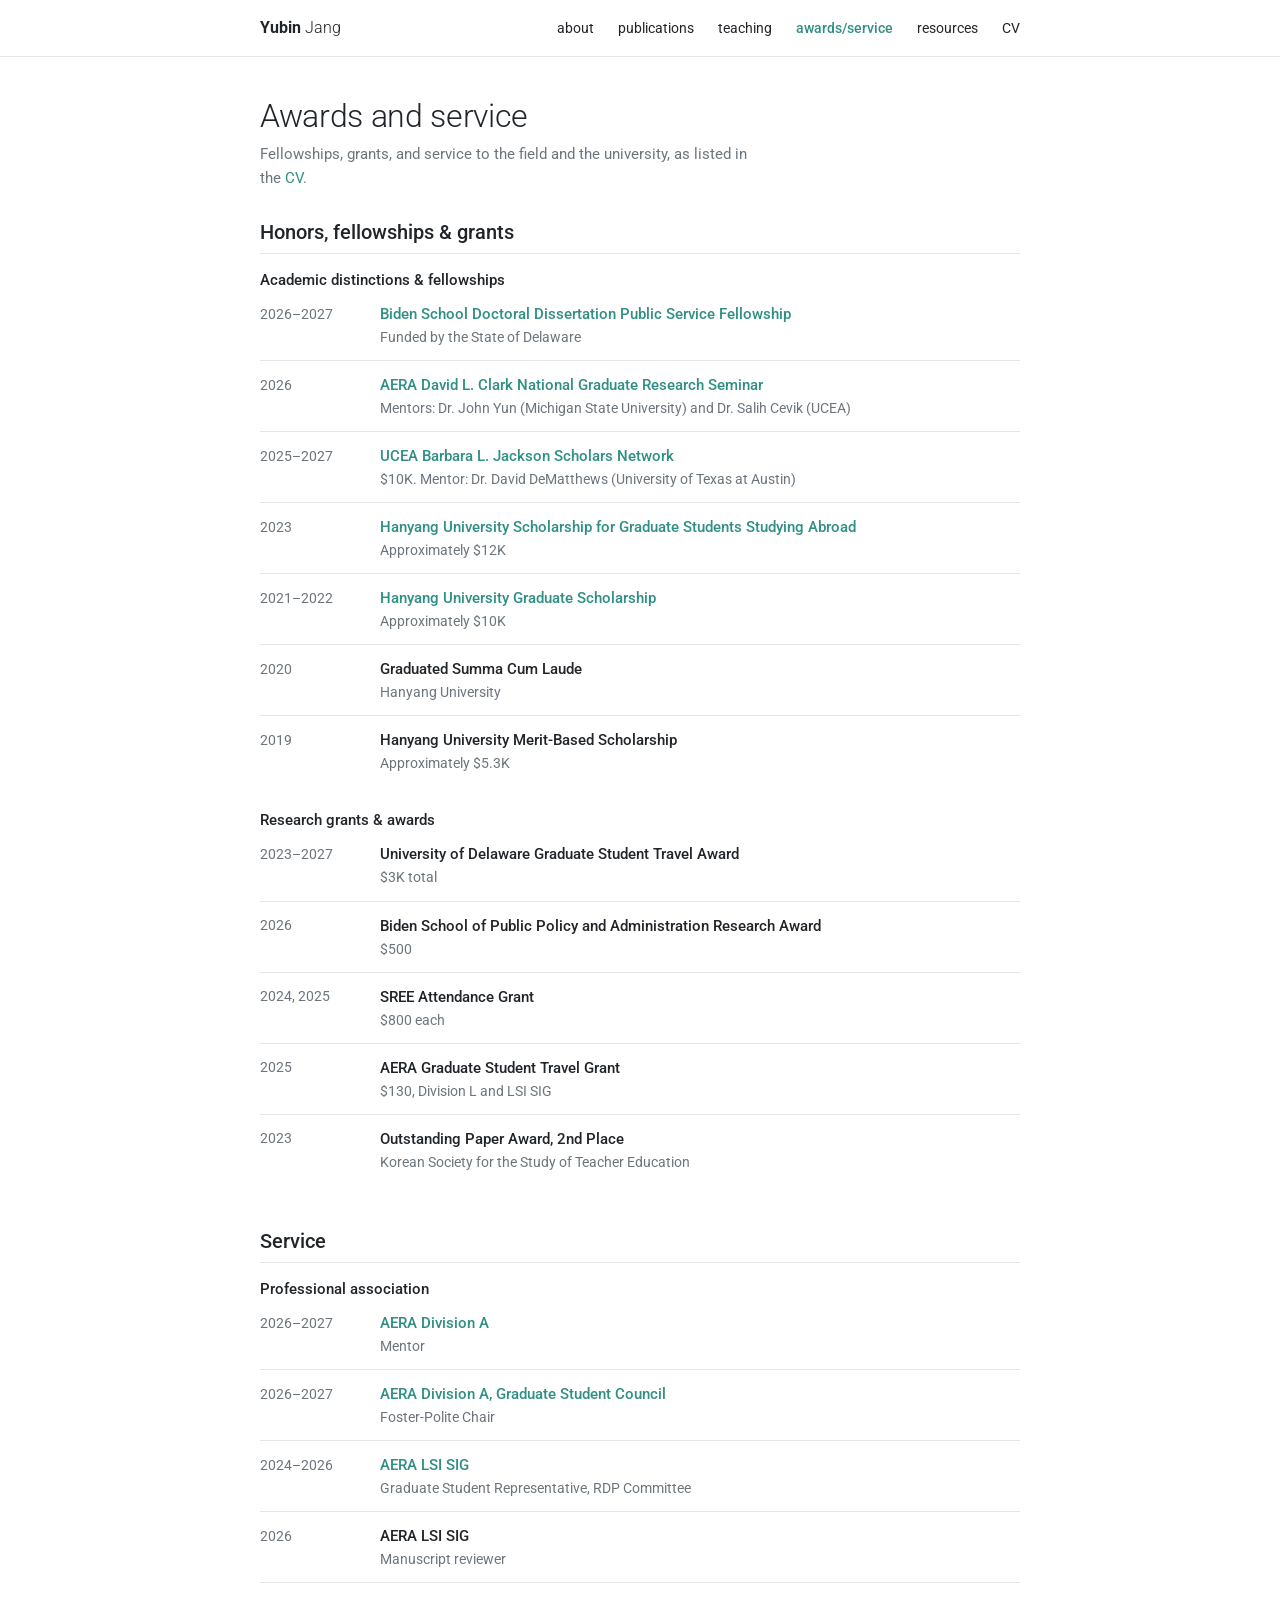
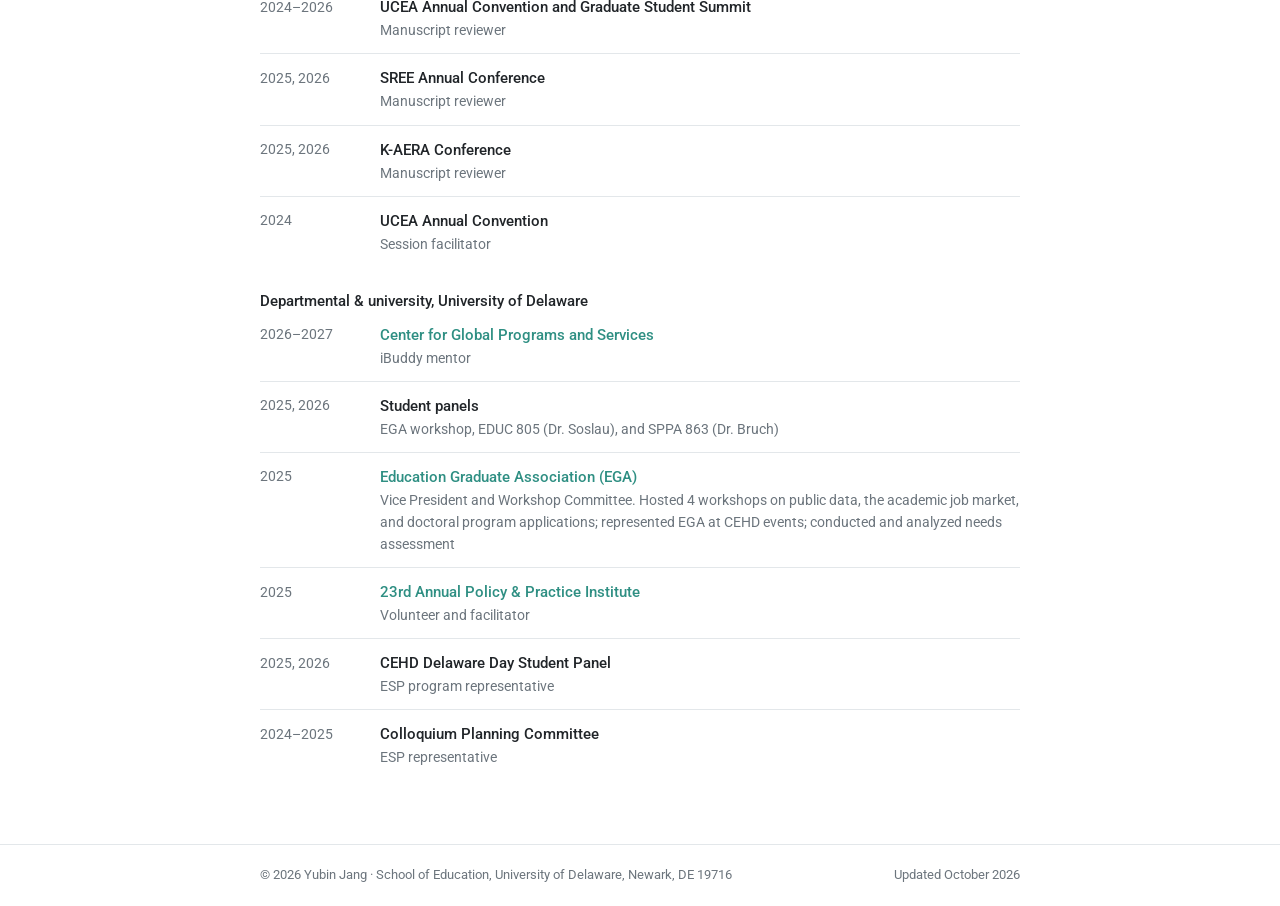
==== commit 0df66954: "Sync CV updates from 2026-10-22 Word master Add 2026 presentation dates, JSN Research Symposium talk" ====
--- a/awards/index.html
+++ b/awards/index.html
@@ -166,6 +166,13 @@
   <li>
     <span class="rows__when">2026&ndash;2027</span>
     <span class="rows__what">
+      <strong><a href="https://www.aera.net/Division-A/Administration-Organization-Leadership-A" target="_blank" rel="noopener">AERA Division A</a></strong>
+      <span class="rows__note">Mentor</span>
+    </span>
+  </li>
+  <li>
+    <span class="rows__when">2026&ndash;2027</span>
+    <span class="rows__what">
       <strong><a href="https://www.aera.net/Division-A/Administration-Organization-Leadership-A" target="_blank" rel="noopener">AERA Division A, Graduate Student Council</a></strong>
       <span class="rows__note">Foster-Polite Chair</span>
     </span>
--- a/assets/css/style.css
+++ b/assets/css/style.css
@@ -294,6 +294,8 @@
   border-bottom-color:var(--accent);
 }
 .panel[hidden]{ display:none; }
+/* on a page with no lede, the tab row needs its own distance from the title */
+.page__title + .tabs{ margin-top:18px; }
 
 /* ---------------------------------------------------------- PUBLICATIONS */
 
